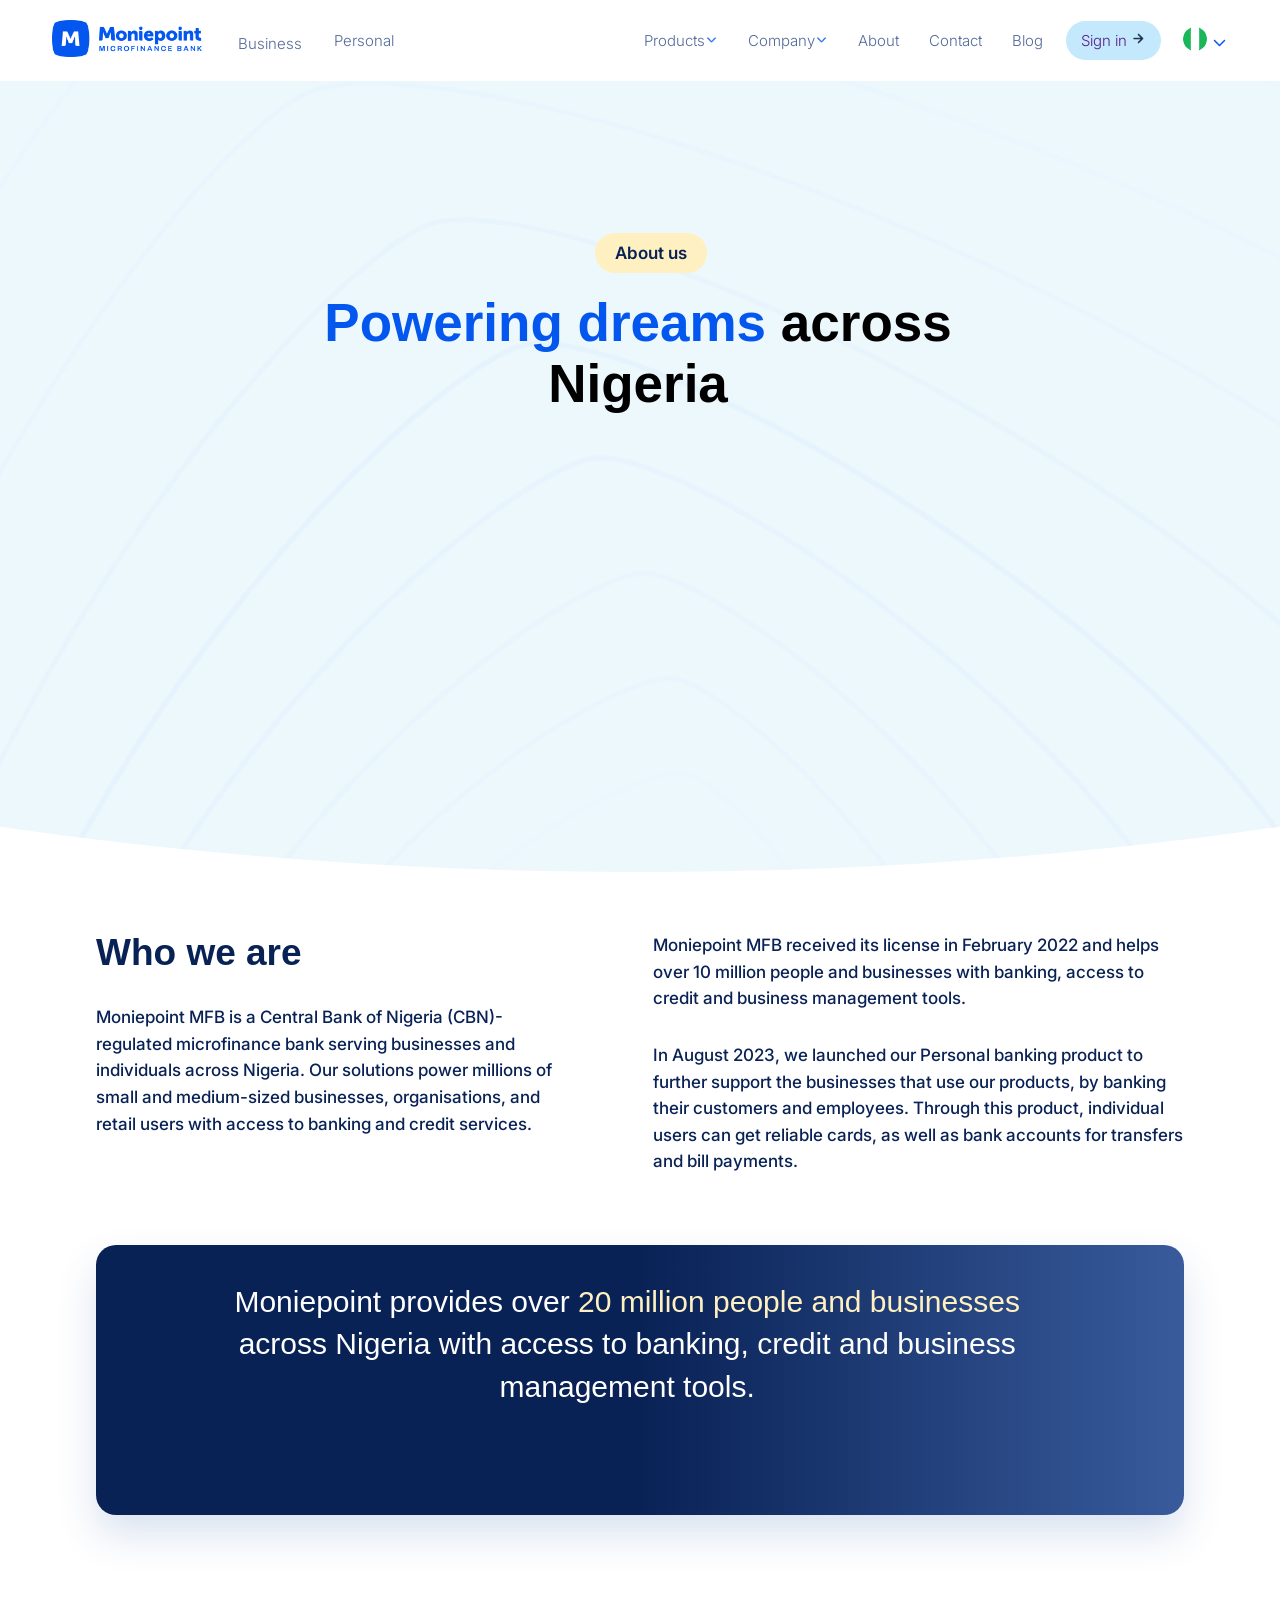
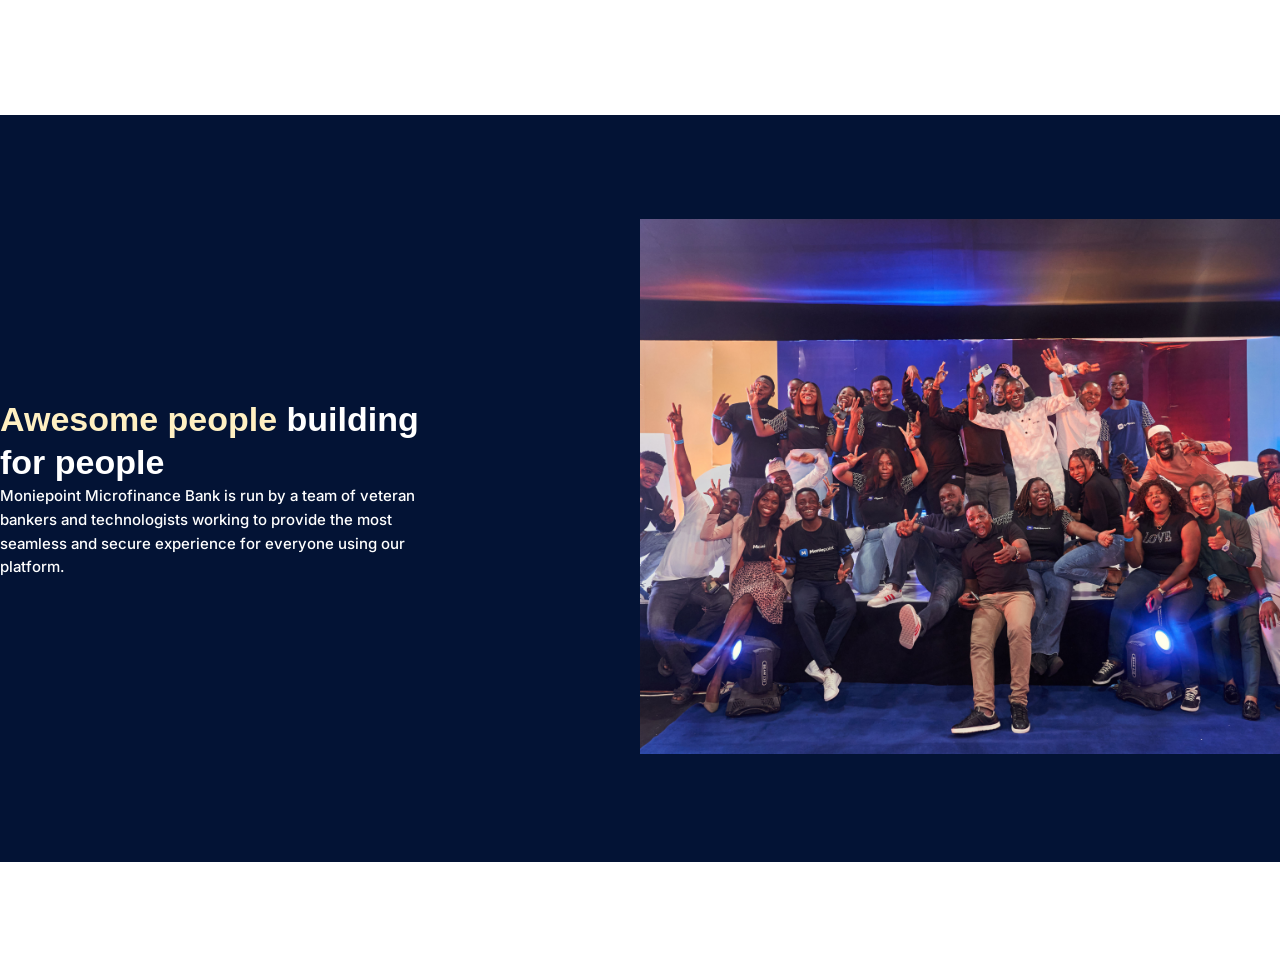
==== otherhtml files/aboutpage.html @ 18b77bf1 "about page" ====
<!DOCTYPE html>
<html lang="en">
<head>
    <meta charset="UTF-8">
    <meta name="viewport" content="width=device-width, initial-scale=1.0">

    <link rel="shortcut icon" href="../images/download.jpeg" type="image/x-icon">
    <title>About Point-monie</title>


    <link rel="preconnect" href="https://fonts.googleapis.com">
    <link rel="preconnect" href="https://fonts.gstatic.com" crossorigin>
    <link
        href="https://fonts.googleapis.com/css2?family=Inter:ital,opsz,wght@0,14..32,100..900;1,14..32,100..900&display=swap"
        rel="stylesheet">

    <link rel="stylesheet" href="../othercss files/aboutpage.css">
</head>
<body>
    
    <header>
        <nav class="nav2">

            <div class="second-nav">

                <div class="logo-div">

                    <a href="../index.html"><img src="../images/monie-blue.png" alt=""></a>

                    <li class="busy">Business</li>
                    <li class="per">Personal</li>

                </div>

                <div class="first-list">

                    <ul class="bola">

                        <li><a href="">Products<img src="../images/imgi_29_default.png" alt=""></a>

                            <!-- <div class="dropdown-product">



                                <h3><a href="">Banking</a></h3>
                                <h5><a href="">Business and personal banking account</a>
                                    <div>
                                        <div>

                                            <a href=""><img src="./images/imgi_61_default.png" alt=""></a>

                                            <h4><a href="">Business Account</a></h4>
                                            <h5>Get a free bank accounnt to power your business</h5>

                                        </div>
                                    </div>
                                </h5>


                                <a href="">
                                    <h3>Credit</h3>
                                    <h5>Business and personal banking account</h5>
                                </a>

                                <a href="">
                                    <h3>Payment</h3>
                                    <h5>Business and personal banking account</h5>
                                </a>

                                <a href="">
                                    <h3>Business Management</h3>
                                    <h5>Business and personal banking account</h5>
                                </a>

                            </div> -->
                        </li>
                        <li><a href="../otherhtml files/contactpage.html">Company<img src="../images/imgi_29_default.png" alt=""></a></li>
                        <li><a href="../otherhtml files/aboutpage.html">About</a></li>
                        <li><a href="../otherhtml files/contactpage.html">Contact</a></li>
                        <li><a href="../otherhtml files/blog.html">Blog</a></li>

                    </ul>

                    <div class="flag">

                        <a href="" class="sign-up">Sign in <img src="../images/imgi_78_default.png" alt=""></a>

                    </div>

                    <div>
                        <img src="../images/nigeria.png" alt="" class="nig">

                        <img src="../images/imgi_29_default.png" alt="" class="up">

                        <img src="../images/harm-white.png" alt="" class="harmburger">
                    </div>
                </div>
            </div>

        </nav>

    </header>



                        <!-- hero section -->

    <section class="hero-section">
        <div class="hero-sect">
            <div class="images">
                <div class="content">
                    <h4>About us</h4>
                    <h1><span>Powering dreams </span>across Nigeria</h1>
                </div>
                
            </div>

            <div class="hero-text">

               <div class="hero-right">

                <h1 class="righth1">Who we are</h1>
                <p class="rightp">Moniepoint MFB is a Central Bank of Nigeria (CBN)-regulated microfinance bank serving businesses and individuals across Nigeria. Our solutions power millions of small and medium-sized businesses, organisations, and retail users with access to banking and credit services.</p>

               </div>

               <div class="hero-left">
                <p class="leftpone">Moniepoint MFB received its license in February 2022 and helps over 10 million people and businesses with banking, access to credit and business management tools.</p>
                <p class="leftptwo">In August 2023, we launched our Personal banking product to further support the businesses that use our products, by banking their customers and employees. Through this product, individual users can get reliable cards, as well as bank accounts for transfers and bill payments.</p>
               </div>
            </div>

            <div class="shadow">
                <h1>Moniepoint provides over <span>20 million people and businesses</span> across Nigeria with access to banking, credit and business management tools.</h1>
            </div>

            <div class="imagetext">
                <div class="text">

                    <h2><span>Awesome people</span> building for people</h2>   
                    <h4>Moniepoint Microfinance Bank is run by a team of veteran bankers and technologists working to provide the most seamless and secure experience for everyone using our platform.</h4>

                </div>
                <div class="imageee">
                    <img src="../images/imgi_5_people.png" alt="" class="imageee-img">
                </div>
            </div>

            <!-- <div class="insidenews">
                <h1>Inside the News</h1>
                <div class="news">
                    <div class="posscale">
                        <img src="../images/imgi_6_gKTTPTLRi2Z7qbBLJ9eQ.png" alt="" class="pos-img">
                        <h3>Moniepoint went from PoS scale to full-stack lock-in in two years</h3>
                    </div>
                    <div class="punch">
                        <img src="../images/imgi_7_2a5ZhEpeRUmitcrwdjo5.png" alt="" class="punch-img">
                        <h3>Moniepoint named among UK's top fintech companies</h3>
                    </div>
                    <div class="bankbags">
                        <img src="../images/imgi_8_var-2.png" alt="" class="bank-img">
                        <h3>Moniepoint Microfinance Bank bags three awards, reaffirms industry leadership In Innovation And Inclusion</h3>
                    </div>
                </div>
            </div> -->

            <!-- <div class="dreams">
                <h1>We're powering the dreams of millions of businesses.</h1>
                <h5>Let's power yours too.</h5>

                <a href="">Create an Account  <img src="../images/imgi_78_default.png" alt=""></a>
            </div> -->
        </div>
    </section>
</body>
</html>
---- othercss files/aboutpage.css ----
*{
    padding: 0;
    margin: 0;
    box-sizing: border-box;
    list-style-type: none;
    text-decoration: none;
}
header{
    background-color: white;
    position: fixed;
    width: 100%;
    z-index: 1000;
    top:0;
 
}
.second-nav{
    width: 95%;
    margin: auto;
    display: flex;
    justify-content: space-between;
    align-items: center;
    padding: 20px;
}
.logo-div{
    display: flex;
    gap: 1em;
    align-items: center;
}
.logo-div a img{
    width: 150px;
}
.logo-div li{
    font-family: "Inter", sans-serif;
    font-optical-sizing: auto;
    font-size: 15px;
    font-weight: 300;
    color: #52699A;
}
.busy{
    border: none;
    border-radius: 20px;
    height: 30px;
    width: 100px;
    /* background-color: #35425D; */
    padding: 8px 20px;
}

.first-list{
    display: flex;
    align-items: center;
    font-family: "Inter", sans-serif;
    font-optical-sizing: auto;
    font-size: 15px;
    font-weight: 300;
    gap: 1.5em;
}

.bola li a{
    color: #52699A;
}
.bola li a img{
    width: 13px;
}
ul{
    display: flex;
    align-items: center;
    gap: 2em;
}
.sign-up{
    /* border: 2px solid yellow; */
    width: 30px;
    height: 20px;
    border-radius: 20px;
    background-color:#C4E9FD;
    padding: 10px 15px;
   
}
.sign-up img{
    width: 15px;
}
.harmburger{
    display: none;
}



                /* ----header media query */



@media(max-width:1041px){
    .second-nav{
        width: 100%;
    }
}
@media(max-width:961px){
    .nav1{
        display: block;
    }
    .busy{
        display: none;
    }
    .per{
        display: none;
    }
    .bola{
        display: none;
    }
    .flag{
        display: none;
    }
    .nig{
        display: none;
    }
    .up{
        display: none;
    }
    .harmburger{
        display: block;
    }
}


            /* hero section */

.hero-section{
    background-color: white;
    width: 100%;
}
.images{
    background-image: url(../images/imgi_30_hero.png);
    background-repeat: no-repeat;
    background-position: center;
    background-size:cover;
    background-color: #edf8fd;
    min-height: 88vh;
    clip-path: ellipse(150% 100% at 50% 0%);
    margin-top: 80px;
    position: relative;
    margin-bottom: 60px;
}
.content h4{
    position: absolute;
    top: 9em;
    left:35em;
    /* border: 3px solid red; */
    color: #092256;
    font-family: "Inter", sans-serif;
    font-optical-sizing: auto;
    font-size: 17px;
    font-weight: 600;
    padding: 10px 20px;
    border-radius: 50px;
    background-color: #FFF0C2;
}
.content h1{
    position: absolute;
    top: 4em;
    left:6em;
    /* border: 3px solid red; */
    color: black;
    src: url("./fonts/Aventa-ExtraBold.woff2") format("woff2");
    font-style: normal;
    font-family: "Aventa-ExtraBold", sans-serif;
    font-size: 53px;
    font-weight: 700;
    text-align: center;
    width: 50%;
}
.content h1 span{
    color: #0357EE;
}
.hero-text{
    display: flex;
    gap: 5em;
    /* align-items: center; */
    width: 85%;
    margin: auto;
    margin-bottom: 70px;
}
.hero-right{
    width: 45%;
}
.righth1{
    color: #092256;
    src: url("./fonts/Aventa-ExtraBold.woff2") format("woff2");
    font-style: normal;
    font-family: "Aventa-ExtraBold", sans-serif;
    font-size: 37px;
    font-weight: 700;
    margin-bottom: 30px;
}
.rightp{
    color: #092256;
    font-family: "Inter", sans-serif;
    font-optical-sizing: auto;
    font-size: 17px;
    font-weight: 500;
    line-height: 26.637px;
}
.hero-left{
    width: 50%;
}
.leftpone{
    color: #092256;
    font-family: "Inter", sans-serif;
    font-optical-sizing: auto;
    font-size: 17px;
    font-weight: 500;
    line-height: 26.637px;
    margin-bottom: 30px;
}
.leftptwo{
    color: #092256;
    font-family: "Inter", sans-serif;
    font-optical-sizing: auto;
    font-size: 17px;
    font-weight: 500;
    line-height: 26.637px;
}
.shadow{
    width: 85%;
    margin: auto;
    background-image: linear-gradient( to right,#092256, #092256,rgba(7, 50, 131, 0.8) ), url(../images/imgi_18_default.png) !important;
    min-height: 30vh;
    border-radius: 20px;
    margin-bottom: 200px;
    background-repeat: no-repeat;
    background-position: center;
    background-size:cover;
    box-shadow: 0 20px 40px rgba(25, 74, 160, 0.16);
    position: relative;
}
.shadow h1{
    src: url("./fonts/Aventa-SemiBold.woff2") format("woff2");
    font-style: normal;
    font-family: "Aventa-SemiBold", sans-serif;
    font-size: 30px;
    font-weight: 500;
    line-height: 42.4978px;
    position: absolute;
    width: 80%;
    text-align: center;
    color: white;
    top: 1.2em;
    left: 3.2em;
}
.shadow h1 span{
    color: #FFF0C2;
}
.imagetext{
    width: 100%;
    background-color: #031335;
    min-height: 83vh;
    display: flex;
    margin-bottom:100px;
    justify-content: space-between;
    align-items: center;
}
.text{
    width: 35%;
}
.text h2{
    src: url("./fonts/Aventa-ExtraBold.woff2") format("woff2");
    font-style: normal;
    font-family: "Aventa-ExtraBold", sans-serif;
    font-size: 34px;
    font-weight: 600;
    line-height: 43.029px;
    color: white;
}
.text h2 span{
    color: #FFF0C2;
}
.text h4{
    font-family: "Inter", sans-serif;
    font-optical-sizing: auto;
    font-size: 15px;
    font-weight: 500;
    line-height: 23.6773px;
    color: white;
}
.imageee{
    /* position: absolute; */
    /* right: 0px; */
}
.imageee-img{
    /* border: 2px solid yellow; */
    width: 40em;
    
}
.insidenews{
    width:85%;
    margin: auto;
}
.insidenews h1{
    color: #092256;
    src: url("./fonts/Aventa-ExtraBold.woff2") format("woff2");
    font-style: normal;
    font-family: "Aventa-ExtraBold", sans-serif;
    font-size: 37px;
    font-weight: 600;
    line-height: 42.4978px;
    margin-bottom: 40px;
}
.news{
    display: flex;
    justify-content: space-between;
    margin-bottom: 150px;
}
.pos-img{
    /* border: 2px solid green; */
    width: 380px;
    height: 250px;
    border-radius: 10px;
}
.posscale{
    color: #03213F;
    src: url("./fonts/Aventa-Bold.woff2") format("woff2");
    font-style: normal;
    font-family: "Aventa-Bold", sans-serif;
    font-size: 15px;
    font-weight: 300;
    line-height: 25.2331px;
    width: 30%;
}
.punch-img{
    /* border: 2px solid green; */
    width: 380px;
    height: 250px;
    border-radius: 10px;
}
.punch{
    color: #03213F;
    src: url("./fonts/Aventa-Bold.woff2") format("woff2");
    font-style: normal;
    font-family: "Aventa-Bold", sans-serif;
    font-size: 15px;
    font-weight: 300;
    line-height: 25.2331px;
    width: 30%;
}
.bank-img{
    /* border: 2px solid green; */
    width: 380px;
    height: 250px;
    border-radius: 10px;
}
.bankbags{
    color: #03213F;
    src: url("./fonts/Aventa-Bold.woff2") format("woff2");
    font-style: normal;
    font-family: "Aventa-Bold", sans-serif;
    font-size: 15px;
    font-weight: 300;
    line-height: 25.2331px;
    width: 30%;
}
.dreams{
    background-image: url(../images/imgi_9_ctaL.png);
    background-repeat: no-repeat;
    background-position: center;
    background-size:cover;
    background-color: #0349C7;
    min-height: 60vh;
    position: relative;
}
.dreams h1{
    src: url("./fonts/Aventa-Bold.woff2") format("woff2");
    font-style: normal;
    font-family: "Aventa-Bold", sans-serif;
    font-size: 36px;
    font-weight: 600;
    line-height: 40.3729px;
    width: 50%;
    color: white;
    position: absolute;
    top: 3em;
    left: 10em;
    text-align: center;
}
.dreams h5{
    font-family: "Inter", sans-serif;
    font-optical-sizing: auto;
    font-size: 16px;
    font-weight: 400;
    line-height: 24.96px;
    color: white;
    position: absolute;
    top: 12em;
    left: 39em;
    text-align: center;
}
.dreams a{
    position: absolute;
    top: 15em;
    left: 34em;
    text-align: center;
    padding: 20px 30px;
    background-color: #F2E5BB;
    color: #031335;
    line-height: 23.905px;
    font-family: "Inter", sans-serif;
    font-optical-sizing: auto;
    font-size: 17px;
    font-weight: 500;
    border-radius: 10px;
}



        /* hero section media query */


@media(max-width:1072px){
    .content h4{
    top: 9em;
    left:30em;
    }
    .content h1{
    top: 4em;
    left:5em;
    width: 60%;
    }
    .rightp{
        font-size: 14px;
    }
    .hero-left p{
        font-size: 14px;
    }
    .shadow h1{
        font-size: 25px;
        position: absolute;
        top: 1em;
        left: 2.5em;
        width: 85%;
    }
    .imagetext{
        min-height: 96vh;
    }

@media(max-width:1032px){
    .hero-text{
        width: 95%;
    }
}

@media(max-width:1020px){
    .shadow{
        width: 95%;
    }
    .shadow h1{
        font-size: 20px;
        position: absolute;
        top: 2em;
        left: 2.5em;
    }
    
    
}

@media(max-width:943px){
    .imagetext{
        flex-direction: column;
    }
}

@media(max-width:902px){
    .content h4{
    top: 9em;
    left:22em;
    }
    .content h1{
    top: 6em;
    left:0em;
    width: 100%;
    font-size: 35px;
    }
    
}

@media(max-width:760px){
    .hero-text{
        flex-direction: column;
        gap: 1em;
    }
    .hero-left{
        width: 100%;
    }
    .hero-right{
        width: 100%;
    }
    
}

@media(max-width:709px){
    .content h4{
    top: 9em;
    left:18em;
    }
}

@media(max-width:628px){
    .content h4{
    top: 9em;
    left:15em;
    }
}

@media(max-width:562px){
    .content h4{
    top: 9em;
    left:12em;
    }
}

@media(max-width:542px){
    .shadow h1{
        font-size: 15px;
        position: absolute;
        top: 1em;
        left: 2.5em;
    }
}
@media(max-width:486px){
    .content h4{
    top: 9em;
    left:10em;
    }
}


@media(max-width:404px){
    .shadow h1{
        font-size: 12px;
        position: absolute;
        top: 2em;
        left: 2.5em;
    }
}


@media(max-width:374px){
    .content h4{
    top: 9em;
    left:8em;
    }
}

@media(max-width:324px){
    .content h4{
    top: 9em;
    left:6em;
    }
}
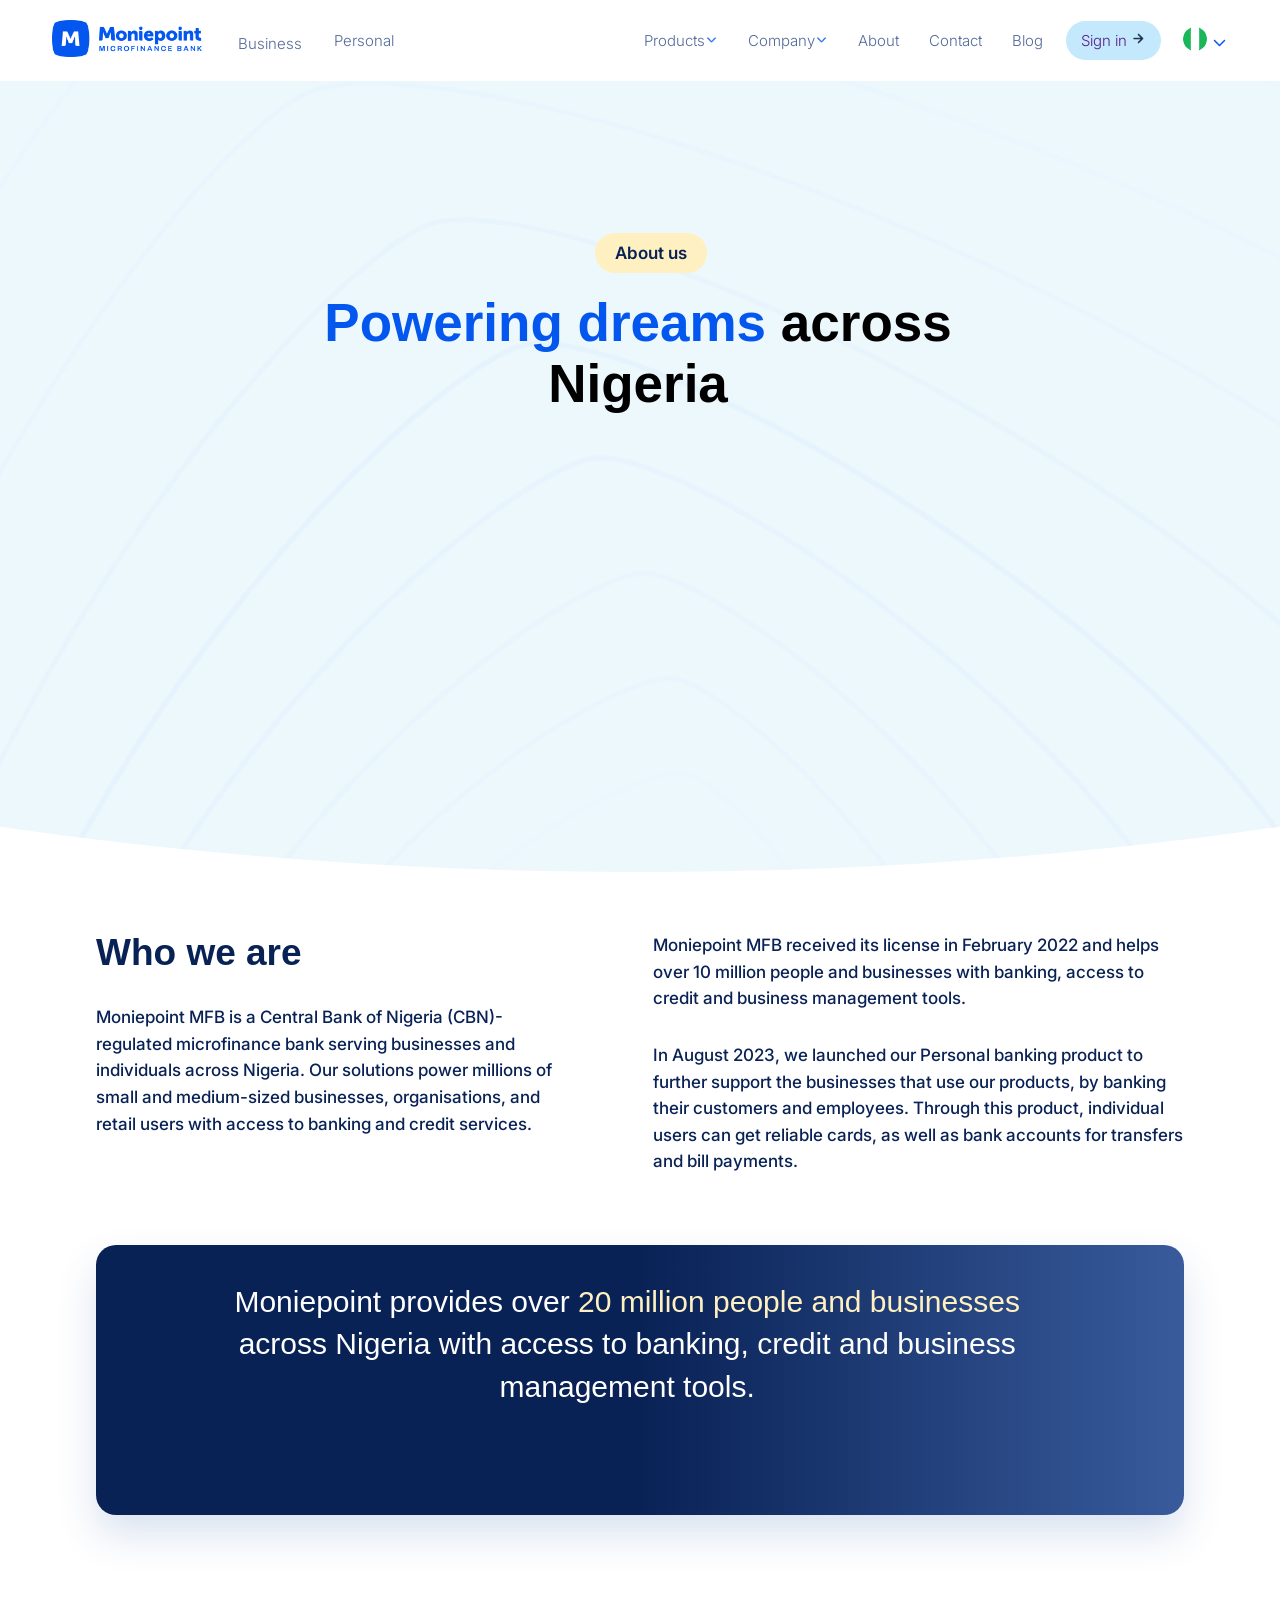
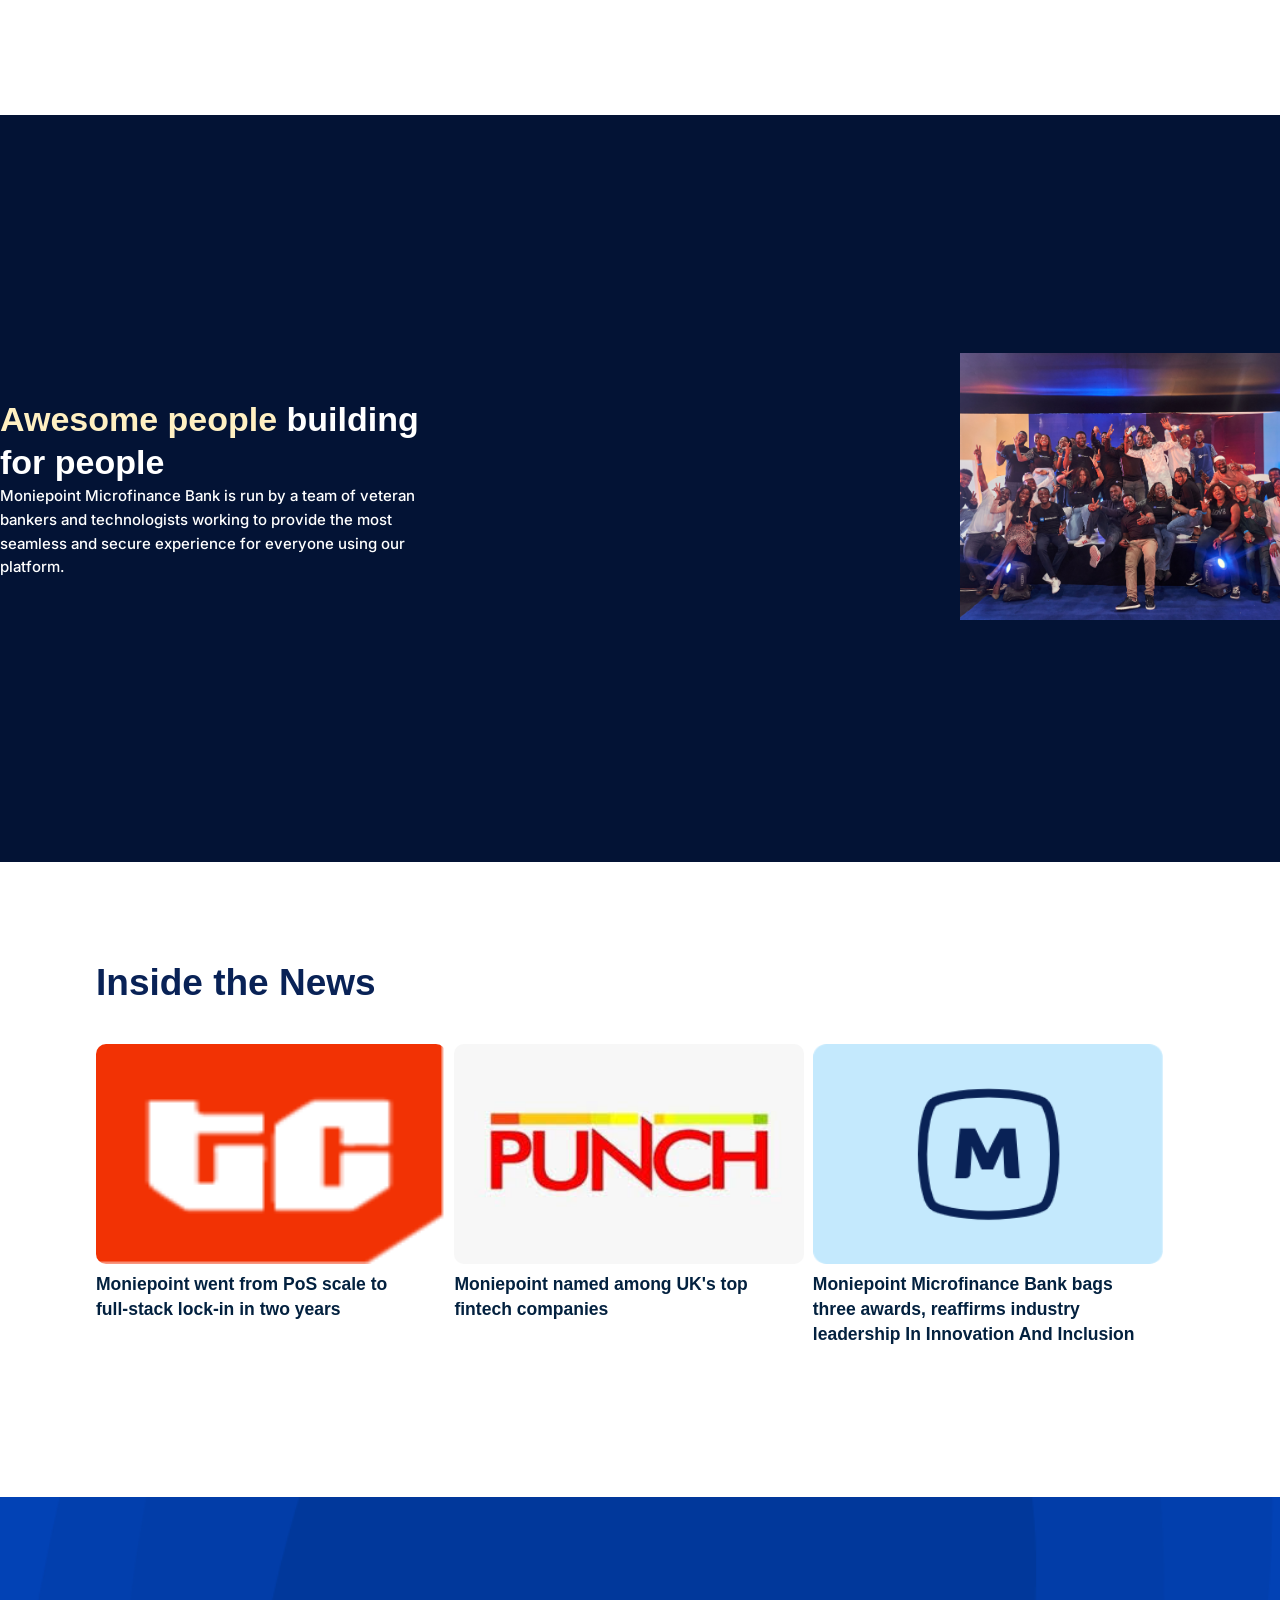
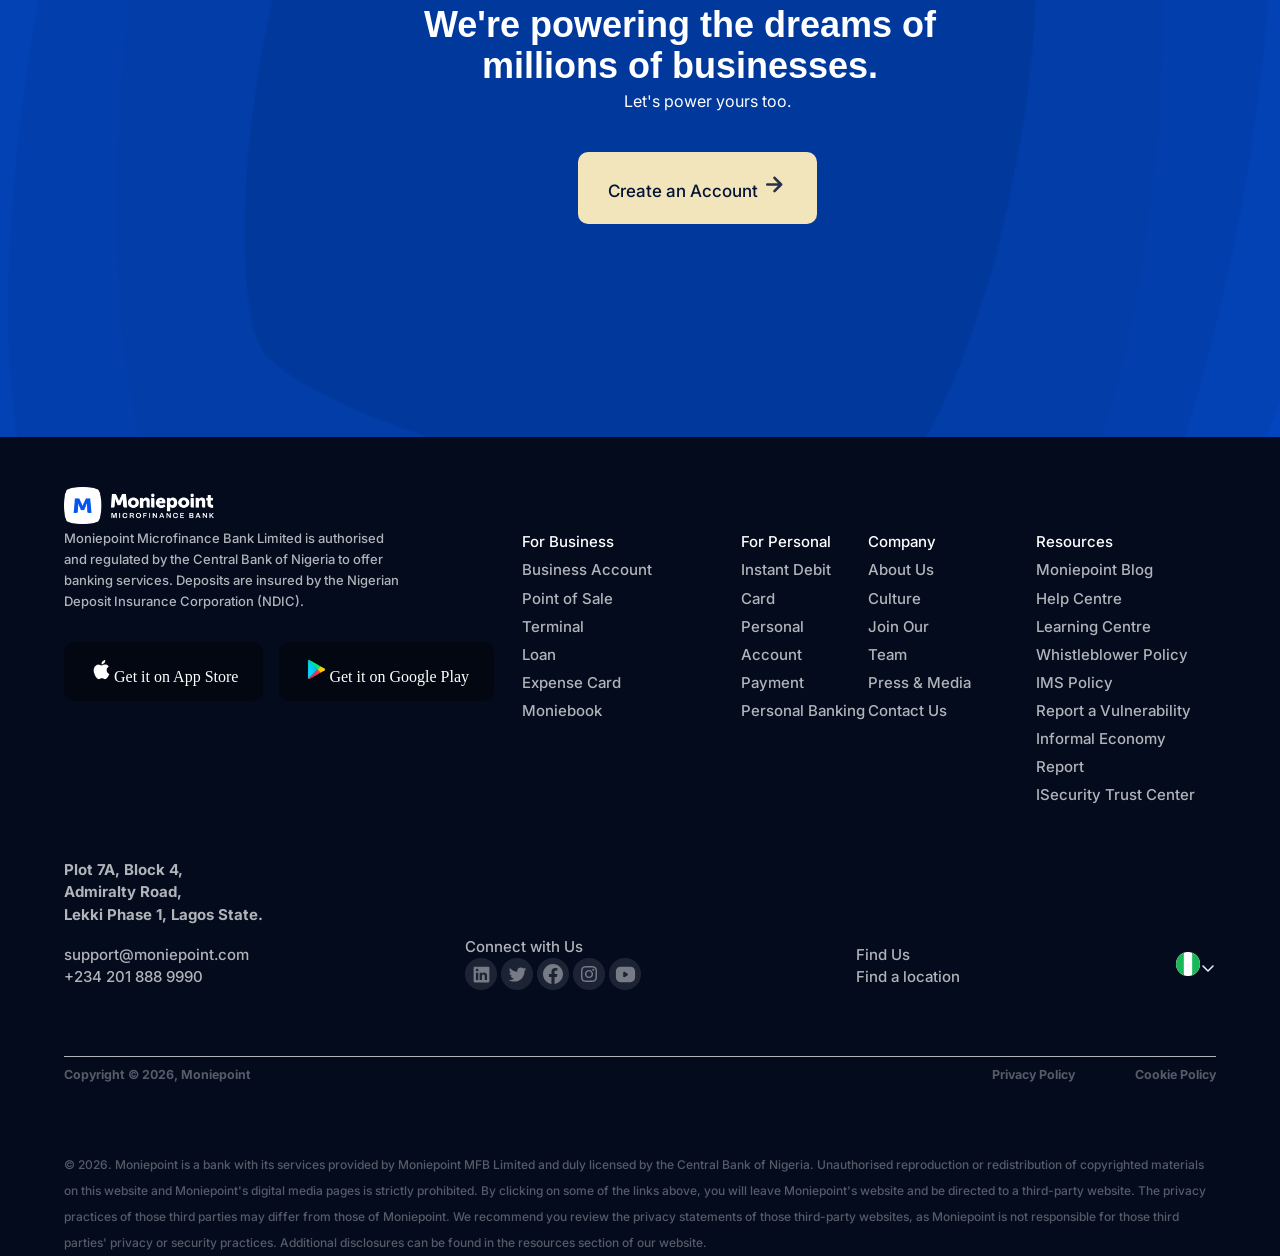
==== commit 3dd18e72: "done with aboutpage" ====
--- a/otherhtml files/aboutpage.html
+++ b/otherhtml files/aboutpage.html
@@ -1,5 +1,6 @@
 <!DOCTYPE html>
 <html lang="en">
+
 <head>
     <meta charset="UTF-8">
     <meta name="viewport" content="width=device-width, initial-scale=1.0">
@@ -16,8 +17,9 @@
 
     <link rel="stylesheet" href="../othercss files/aboutpage.css">
 </head>
+
 <body>
-    
+
     <header>
         <nav class="nav2">
 
@@ -74,7 +76,8 @@
 
                             </div> -->
                         </li>
-                        <li><a href="../otherhtml files/contactpage.html">Company<img src="../images/imgi_29_default.png" alt=""></a></li>
+                        <li><a href="../otherhtml files/contactpage.html">Company<img
+                                    src="../images/imgi_29_default.png" alt=""></a></li>
                         <li><a href="../otherhtml files/aboutpage.html">About</a></li>
                         <li><a href="../otherhtml files/contactpage.html">Contact</a></li>
                         <li><a href="../otherhtml files/blog.html">Blog</a></li>
@@ -103,7 +106,7 @@
 
 
 
-                        <!-- hero section -->
+    <!-- hero section -->
 
     <section class="hero-section">
         <div class="hero-sect">
@@ -112,33 +115,42 @@
                     <h4>About us</h4>
                     <h1><span>Powering dreams </span>across Nigeria</h1>
                 </div>
-                
+
             </div>
 
             <div class="hero-text">
 
-               <div class="hero-right">
-
-                <h1 class="righth1">Who we are</h1>
-                <p class="rightp">Moniepoint MFB is a Central Bank of Nigeria (CBN)-regulated microfinance bank serving businesses and individuals across Nigeria. Our solutions power millions of small and medium-sized businesses, organisations, and retail users with access to banking and credit services.</p>
-
-               </div>
-
-               <div class="hero-left">
-                <p class="leftpone">Moniepoint MFB received its license in February 2022 and helps over 10 million people and businesses with banking, access to credit and business management tools.</p>
-                <p class="leftptwo">In August 2023, we launched our Personal banking product to further support the businesses that use our products, by banking their customers and employees. Through this product, individual users can get reliable cards, as well as bank accounts for transfers and bill payments.</p>
-               </div>
+                <div class="hero-right">
+
+                    <h1 class="righth1">Who we are</h1>
+                    <p class="rightp">Moniepoint MFB is a Central Bank of Nigeria (CBN)-regulated microfinance bank
+                        serving businesses and individuals across Nigeria. Our solutions power millions of small and
+                        medium-sized businesses, organisations, and retail users with access to banking and credit
+                        services.</p>
+
+                </div>
+
+                <div class="hero-left">
+                    <p class="leftpone">Moniepoint MFB received its license in February 2022 and helps over 10 million
+                        people and businesses with banking, access to credit and business management tools.</p>
+                    <p class="leftptwo">In August 2023, we launched our Personal banking product to further support the
+                        businesses that use our products, by banking their customers and employees. Through this
+                        product, individual users can get reliable cards, as well as bank accounts for transfers and
+                        bill payments.</p>
+                </div>
             </div>
 
             <div class="shadow">
-                <h1>Moniepoint provides over <span>20 million people and businesses</span> across Nigeria with access to banking, credit and business management tools.</h1>
+                <h1>Moniepoint provides over <span>20 million people and businesses</span> across Nigeria with access to
+                    banking, credit and business management tools.</h1>
             </div>
 
             <div class="imagetext">
                 <div class="text">
 
-                    <h2><span>Awesome people</span> building for people</h2>   
-                    <h4>Moniepoint Microfinance Bank is run by a team of veteran bankers and technologists working to provide the most seamless and secure experience for everyone using our platform.</h4>
+                    <h2><span>Awesome people</span> building for people</h2>
+                    <h4>Moniepoint Microfinance Bank is run by a team of veteran bankers and technologists working to
+                    provide the most seamless and secure experience for everyone using our platform.</h4>
 
                 </div>
                 <div class="imageee">
@@ -146,7 +158,7 @@
                 </div>
             </div>
 
-            <!-- <div class="insidenews">
+            <div class="insidenews">
                 <h1>Inside the News</h1>
                 <div class="news">
                     <div class="posscale">
@@ -162,15 +174,150 @@
                         <h3>Moniepoint Microfinance Bank bags three awards, reaffirms industry leadership In Innovation And Inclusion</h3>
                     </div>
                 </div>
-            </div> -->
-
-            <!-- <div class="dreams">
+            </div>
+
+            <div class="dreams">
                 <h1>We're powering the dreams of millions of businesses.</h1>
                 <h5>Let's power yours too.</h5>
 
                 <a href="">Create an Account  <img src="../images/imgi_78_default.png" alt=""></a>
-            </div> -->
+            </div>
         </div>
     </section>
+
+
+                        <!-- footer section -->
+
+
+    <footer class="foot">
+        <div class="footer-section">
+
+            <img src="../images/monie-white.png" alt="" class="moniewhite">
+
+            <div class="overall">
+                <div class="microfinance">
+                    <p>
+                        Moniepoint Microfinance Bank Limited is authorised and regulated by the Central Bank of Nigeria
+                        to offer banking services. Deposits are insured by the Nigerian Deposit Insurance Corporation
+                        (NDIC).
+                    </p>
+
+                    <div class="bottton">
+                        <a href="" class="signn aapple"><img src="../images/apple.png" alt="" class="storee">Get it on
+                            App Store</a>
+                        <a href="" class="signn ggoogle"><img src="../images/playstore.png" alt="" class="storee">Get it
+                            on Google Play</a>
+                    </div>
+                </div>
+
+                <div class="first-div">
+                    <div class="forbusiness">
+                        <h4 class="forbusinessh4">For Business</h4>
+                        <li><a href="" class="forbusinesslia">Business Account</a></li>
+                        <li><a href="" class="forbusinesslia">Point of Sale Terminal</a></li>
+                        <li><a href="" class="forbusinesslia">Loan</a></li>
+                        <li><a href="" class="forbusinesslia">Expense Card</a></li>
+                        <li><a href="" class="forbusinesslia">Moniebook</a></li>
+                    </div>
+
+                    <div class="forpersonal">
+                        <h4 class="forbusinessh4">For Personal</h4>
+                        <li><a href="" class="forbusinesslia">Instant Debit Card</a></li>
+                        <li><a href="" class="forbusinesslia">Personal Account</a></li>
+                        <li><a href="" class="forbusinesslia">Payment</a></li>
+                        <li><a href="" class="forbusinesslia">Personal Banking</a></li>
+                    </div>
+                </div>
+
+                <div class="second-div">
+                    <div class="company">
+                        <h4 class="forbusinessh4">Company</h4>
+                        <li><a href="" class="forbusinesslia">About Us</a></li>
+                        <li><a href="" class="forbusinesslia">Culture</a></li>
+                        <li><a href="" class="forbusinesslia">Join Our Team</a></li>
+                        <li><a href="" class="forbusinesslia">Press & Media</a></li>
+                        <li><a href="" class="forbusinesslia">Contact Us</a></li>
+                    </div>
+
+                    <div class="resources">
+                        <h4 class="forbusinessh4">Resources</h4>
+                        <li><a href="" class="forbusinesslia">Moniepoint Blog</a></li>
+                        <li><a href="" class="forbusinesslia">Help Centre</a></li>
+                        <li><a href="" class="forbusinesslia">Learning Centre</a></li>
+                        <li><a href="" class="forbusinesslia">Whistleblower Policy</a></li>
+                        <li><a href="" class="forbusinesslia">IMS Policy</a></li>
+                        <li><a href="" class="forbusinesslia">Report a Vulnerability</a></li>
+                        <li><a href="" class="forbusinesslia">Informal Economy Report</a></li>
+                        <li><a href="" class="forbusinesslia">ISecurity Trust Center</a></li>
+                    </div>
+                </div>
+            </div>
+
+
+
+            <div class="addresss">
+                <h4>Plot 7A, Block 4,</h4>
+                <h4>Admiralty Road,</h4>
+                <h4>Lekki Phase 1, Lagos State.</h4>
+            </div>
+
+            <div class="address">
+                <div class="support">
+                    <h4 class="supporth4">support@moniepoint.com</h4>
+                    <h4>+234 201 888 9990</h4>
+                </div>
+
+                <div class="connectus">
+                    <h4>Connect with Us</h4>
+                    <div class="media">
+                        <img src="../images/linkedin.png" alt="">
+                        <img src="../images/twitter.png" alt="">
+                        <img src="../images/facebook.png" alt="">
+                        <img src="../images/instagram.png" alt="">
+                        <img src="../images/youtube.png" alt="">
+                    </div>
+                </div>
+
+                <div class="findus">
+                    <h4>Find Us</h4>
+                    <h4>Find a location</h4>
+                </div>
+
+                <div class="nigeria">
+                    <img src="../images/nigeria.png" alt=""><img src="../images/imgi_74_default.png" alt="">
+                </div>
+
+            </div>
+
+
+            <div class="linee">
+            </div>
+
+            <div class="copyright">
+                <h5>Copyright © 2026, Moniepoint</h5>
+                <div class="policy">
+                    <h5>Privacy Policy</h5>
+                    <h5>Cookie Policy</h5>
+                </div>
+            </div>
+
+            <div class="last">
+                <p>
+                    © 2026. Moniepoint is a bank with its services provided by Moniepoint MFB Limited and duly licensed
+                    by
+                    the Central Bank of Nigeria. Unauthorised reproduction or redistribution of copyrighted materials on
+                    this website and Moniepoint's digital media pages is strictly prohibited. By clicking on some of the
+                    links above, you will leave Moniepoint's website and be directed to a third-party website. The
+                    privacy
+                    practices of those third parties may differ from those of Moniepoint. We recommend you review the
+                    privacy statements of those third-party websites, as Moniepoint is not responsible for those third
+                    parties' privacy or security practices. Additional disclosures can be found in the resources section
+                    of
+                    our website.
+                </p>
+            </div>
+        </div>
+    </footer>
 </body>
+
 </html>
--- a/othercss files/aboutpage.css
+++ b/othercss files/aboutpage.css
@@ -280,10 +280,6 @@
     line-height: 23.6773px;
     color: white;
 }
-.imageee{
-    /* position: absolute; */
-    /* right: 0px; */
-}
 .imageee-img{
     /* border: 2px solid yellow; */
     width: 40em;
@@ -305,13 +301,13 @@
 }
 .news{
     display: flex;
-    justify-content: space-between;
+    gap: 2em;
     margin-bottom: 150px;
 }
 .pos-img{
     /* border: 2px solid green; */
-    width: 380px;
-    height: 250px;
+    width: 350px;
+    height: 220px;
     border-radius: 10px;
 }
 .posscale{
@@ -326,8 +322,8 @@
 }
 .punch-img{
     /* border: 2px solid green; */
-    width: 380px;
-    height: 250px;
+    width: 350px;
+    height: 220px;
     border-radius: 10px;
 }
 .punch{
@@ -342,8 +338,8 @@
 }
 .bank-img{
     /* border: 2px solid green; */
-    width: 380px;
-    height: 250px;
+    width: 350px;
+    height: 220px;
     border-radius: 10px;
 }
 .bankbags{
@@ -412,6 +408,7 @@
         /* hero section media query */
 
 
+
 @media(max-width:1072px){
     .content h4{
     top: 9em;
@@ -438,6 +435,40 @@
     .imagetext{
         min-height: 96vh;
     }
+    .dreams h1{
+        position: absolute;
+        top: 2em;
+        left: 7.5em;
+        text-align: center;
+    }
+    .dreams h5{
+        position: absolute;
+        top: 10em;
+        left: 29em;
+        text-align: center;
+    }
+    .dreams a{
+        position: absolute;
+        top: 12em;
+        left: 25em;
+    }
+   
+}
+
+@media(max-width:1064px){
+    .pos-img{
+        width: 250px;
+        height:180px;
+    }
+    .punch-img{
+    width: 250px;
+    height:180px;
+    }
+    .bank-img{
+        width:250px;
+        height:180px;
+    }
+}
 
 @media(max-width:1032px){
     .hero-text{
@@ -445,6 +476,7 @@
     }
 }
 
+
 @media(max-width:1020px){
     .shadow{
         width: 95%;
@@ -462,6 +494,43 @@
 @media(max-width:943px){
     .imagetext{
         flex-direction: column;
+        gap: 1em;
+        align-items: flex-start;
+    }
+
+    .text{
+        margin-top: 40px;
+        width: 100%;
+    }
+    .imageee-img{
+        width: 58.9em;
+    }
+}
+
+@media(max-width:941px){
+    .imageee-img{
+    width: 55em;
+    }
+}
+
+@media(max-width:906px){
+    .dreams h1{
+        position: absolute;
+        top: 2em;
+        left: 5px;
+        width: 100%;
+        text-align: center;
+    }
+    .dreams h5{
+        position: absolute;
+        top: 10em;
+        left: 23em;
+        text-align: center;
+    }
+    .dreams a{
+        position: absolute;
+        top: 12em;
+        left: 20em;
     }
 }
 
@@ -479,6 +548,61 @@
     
 }
 
+@media(max-width:881px){
+    .imageee-img{
+    width: 50em;
+    }
+}
+
+@media(max-width:873px){
+    .insidenews{
+        width: 95%;
+    }
+    .posscale{
+        font-size: 12px;
+    }
+    .punch{
+        font-size: 12px;
+    }
+    .bankbags{
+        font-size: 12px;
+    }
+}
+
+@media(max-width:803px){
+    .imageee-img{
+    width: 45em;
+    }
+}
+
+@media(max-width:793px){
+    .pos-img{
+        width: 180px;
+        height:120px;
+    }
+    .punch-img{
+    width: 180px;
+    height:120px;
+    }
+    .bank-img{
+        width:180px;
+        height:120px;
+    }
+}
+
+@media(max-width:782px){
+    .dreams h5{
+        position: absolute;
+        top: 10em;
+        left: 18em;
+        text-align: center;
+    }
+    .dreams a{
+        position: absolute;
+        top: 12em;
+        left: 15em;
+    }
+}
 @media(max-width:760px){
     .hero-text{
         flex-direction: column;
@@ -493,6 +617,13 @@
     
 }
 
+@media(max-width:721px){
+    .imageee-img{
+    width: 40em;
+    }
+}
+
+
 @media(max-width:709px){
     .content h4{
     top: 9em;
@@ -500,6 +631,12 @@
     }
 }
 
+@media(max-width:641px){
+    .imageee-img{
+    width: 35em;
+    }
+}
+
 @media(max-width:628px){
     .content h4{
     top: 9em;
@@ -507,11 +644,44 @@
     }
 }
 
+@media(max-width:620px){
+    .dreams h5{
+        position: absolute;
+        top: 10em;
+        left: 12em;
+        text-align: center;
+    }
+    .dreams a{
+        position: absolute;
+        top: 12em;
+        left: 10em;
+    }
+}
+
+@media(max-width:572px){
+    .news{
+        flex-direction: column;
+    }
+    .posscale{
+        width: 100%;
+    }
+    .punch{
+        width: 100%;
+    }
+    .bankbags{
+        width: 100%;
+       
+    }
+}
+
 @media(max-width:562px){
     .content h4{
     top: 9em;
     left:12em;
     }
+    .imageee-img{
+    width: 30em;
+    }
 }
 
 @media(max-width:542px){
@@ -522,6 +692,13 @@
         left: 2.5em;
     }
 }
+
+@media(max-width:481px){
+    .imageee-img{
+    width: 25em;
+    }
+}
+
 @media(max-width:486px){
     .content h4{
     top: 9em;
@@ -529,6 +706,32 @@
     }
 }
 
+@media(max-width:468px){
+    .dreams h1{
+        position: absolute;
+        top: 1em;
+        left: 5px;
+        width: 100%;
+        text-align: center;
+    }
+    .dreams h5{
+        position: absolute;
+        top: 10em;
+        left: 8em;
+        text-align: center;
+    }
+    .dreams a{
+        position: absolute;
+        top: 12em;
+        left: 7em;
+    }
+}
+
+@media(max-width:4201px){
+    .imageee-img{
+    width: 20em;
+    }
+}
 
 @media(max-width:404px){
     .shadow h1{
@@ -552,4 +755,217 @@
     top: 9em;
     left:6em;
     }
-}+}
+@media(max-width:320px){
+    .dreams h1{
+        position: absolute;
+        top: 1em;
+        left: 5px;
+        width: 100%;
+        text-align: center;
+    }
+    .dreams h5{
+        position: absolute;
+        top: 13em;
+        left: 5em;
+        text-align: center;
+    }
+    .dreams a{
+        position: absolute;
+        top: 15em;
+        left: 2em;
+    }
+}
+
+
+
+        /* footer section */
+
+    
+.foot{
+    background-color: #030B1D ;
+    width: 100%;
+}
+.footer-section{
+    width: 90%;
+    margin: auto;
+}
+.moniewhite{
+    width: 150px;
+    margin-top: 50px;
+}
+.overall{
+    display: flex;
+    justify-content: space-between;
+    /* border: 2px solid crimson; */
+    margin-bottom: 50px;
+}
+.first-div{
+    display: flex;
+    gap: 4em;
+}
+.second-div{
+    display: flex;
+    gap: 4em;
+}
+.microfinance{
+    /* border: 2px solid crimson; */
+    width: 40%;
+    /* height: 30%; */
+}
+.microfinance p{
+    font-family: "Inter", sans-serif;
+    font-optical-sizing: auto;
+    font-size: 13px;
+    font-weight: 500;
+    color: #B1B4B9;
+    line-height: 20.8505px;
+    margin-bottom: 30px;
+    /* border: 2px solid green; */
+    width: 75%;
+}
+.bottton{
+    display: flex;
+    gap: 1em;
+    align-items: center;
+}
+.signn{
+    background-color: #020711;
+    padding: 15px 25px;
+    border-radius: 10px;
+    color: white;
+}
+.storee{
+    width: 25px;
+}
+.forbusiness{
+    line-height: 28.0789px;
+}
+.forpersonal{
+    line-height: 28.0789px;
+}
+.company{
+    line-height: 28.0789px;
+}
+.resources{
+    line-height: 28.0789px;
+}
+.forbusinessh4{
+    font-family: "Inter", sans-serif;
+    font-optical-sizing: auto;
+    font-size: 15px;
+    font-weight: 500;
+    color: white;
+}
+.forbusinesslia{
+    font-family: "Inter", sans-serif;
+    font-optical-sizing: auto;
+    font-size: 15px;
+    font-weight: 500;
+    color: #B1B4B9;
+}
+
+.addresss{
+    margin-bottom: 10px;
+    font-family: "Inter", sans-serif;
+    font-optical-sizing: auto;
+    font-size: 15px;
+    font-weight: 500;
+    color: #B1B4B9;
+    line-height: 22.1596px;
+}
+.address{
+    display: flex;
+    /* border: 2px solid yellow; */
+    justify-content: space-between;
+    align-items: center;
+    margin-bottom: 60px;
+}
+.address h4{
+    font-family: "Inter", sans-serif;
+    font-optical-sizing: auto;
+    font-size: 15px;
+    font-weight: 500;
+    color: #B1B4B9;
+    line-height: 22.1596px;
+}
+.connectus{
+    line-height: 22.1596px;
+}
+.findus{
+    line-height: 22.1596px;
+}
+.linee{
+    border-top: thin solid #B1B4B9;
+    margin-bottom: 10px;
+}
+.copyright{
+    display: flex;
+    justify-content: space-between;
+    font-family: "Inter", sans-serif;
+    font-optical-sizing: auto;
+    font-size: 15px;
+    font-weight: 500;
+    color: #565B67;
+    margin-bottom: 70px;
+}
+.policy{
+    display: flex;
+    gap: 4em;
+}
+.last p{
+    color: #565B67;
+    font-family: "Inter", sans-serif;
+    font-optical-sizing: auto;
+    font-size: 12px;
+    font-weight: 500;
+    line-height: 25.8971px;
+}
+
+
+            /* footer media query */
+
+            
+
+@media(max-width:1075px){
+    .bottton a{
+        font-size: 10px;
+    }
+}
+
+@media(max-width:961px){
+    .microfinance{
+        width: 100%;
+    }
+    .microfinance p{
+        width: 100%;
+    }
+    .overall{
+        flex-direction: column;
+    }
+    .bottton{
+        margin-bottom: 20px;
+    }
+    .first-div{
+        display: flex;
+        justify-content: center; 
+        margin-bottom: 20px;
+    }
+    .second-div{
+        display: flex;
+        justify-content: center; 
+    }
+}
+
+@media(max-width:575px){
+    .first-div{
+        margin-bottom: 20px;
+    }
+    .support{
+        display: none;
+    }
+    .address{
+        display: flex;
+        gap: 1em;
+    }
+}
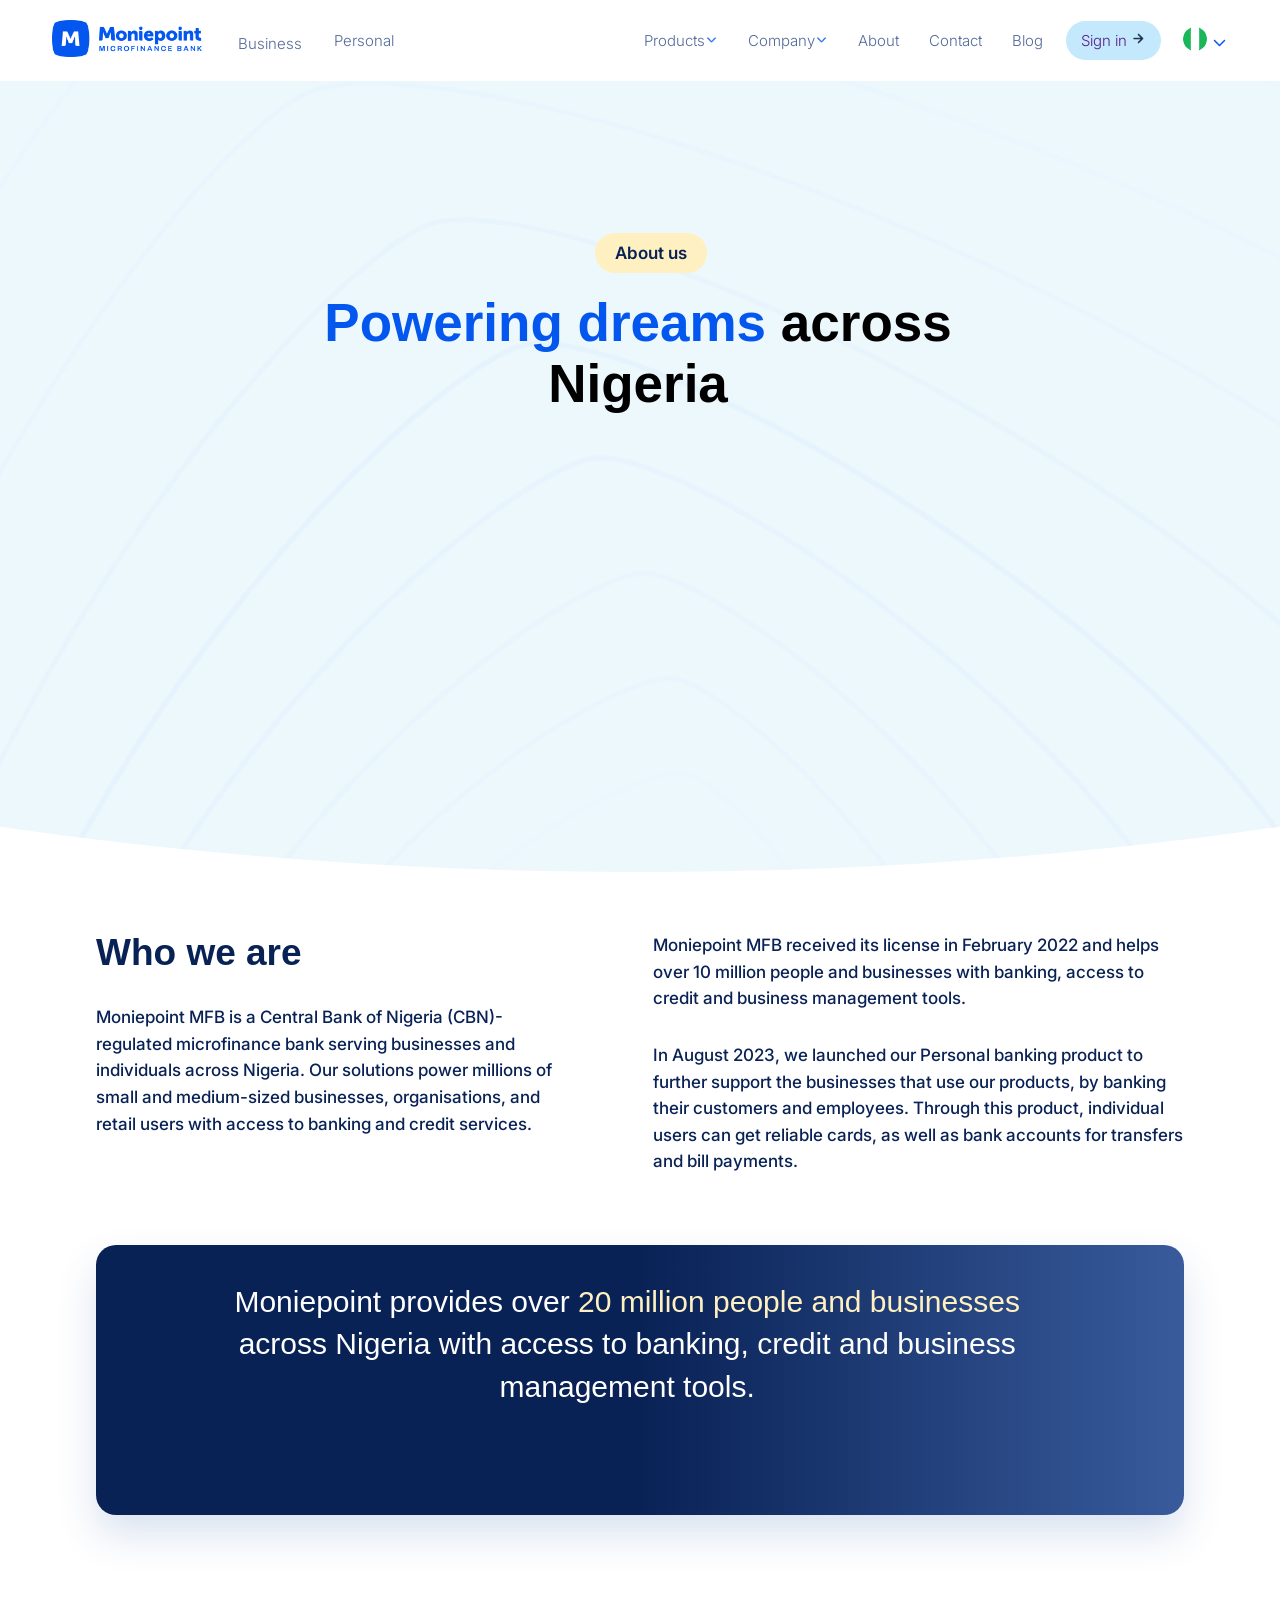
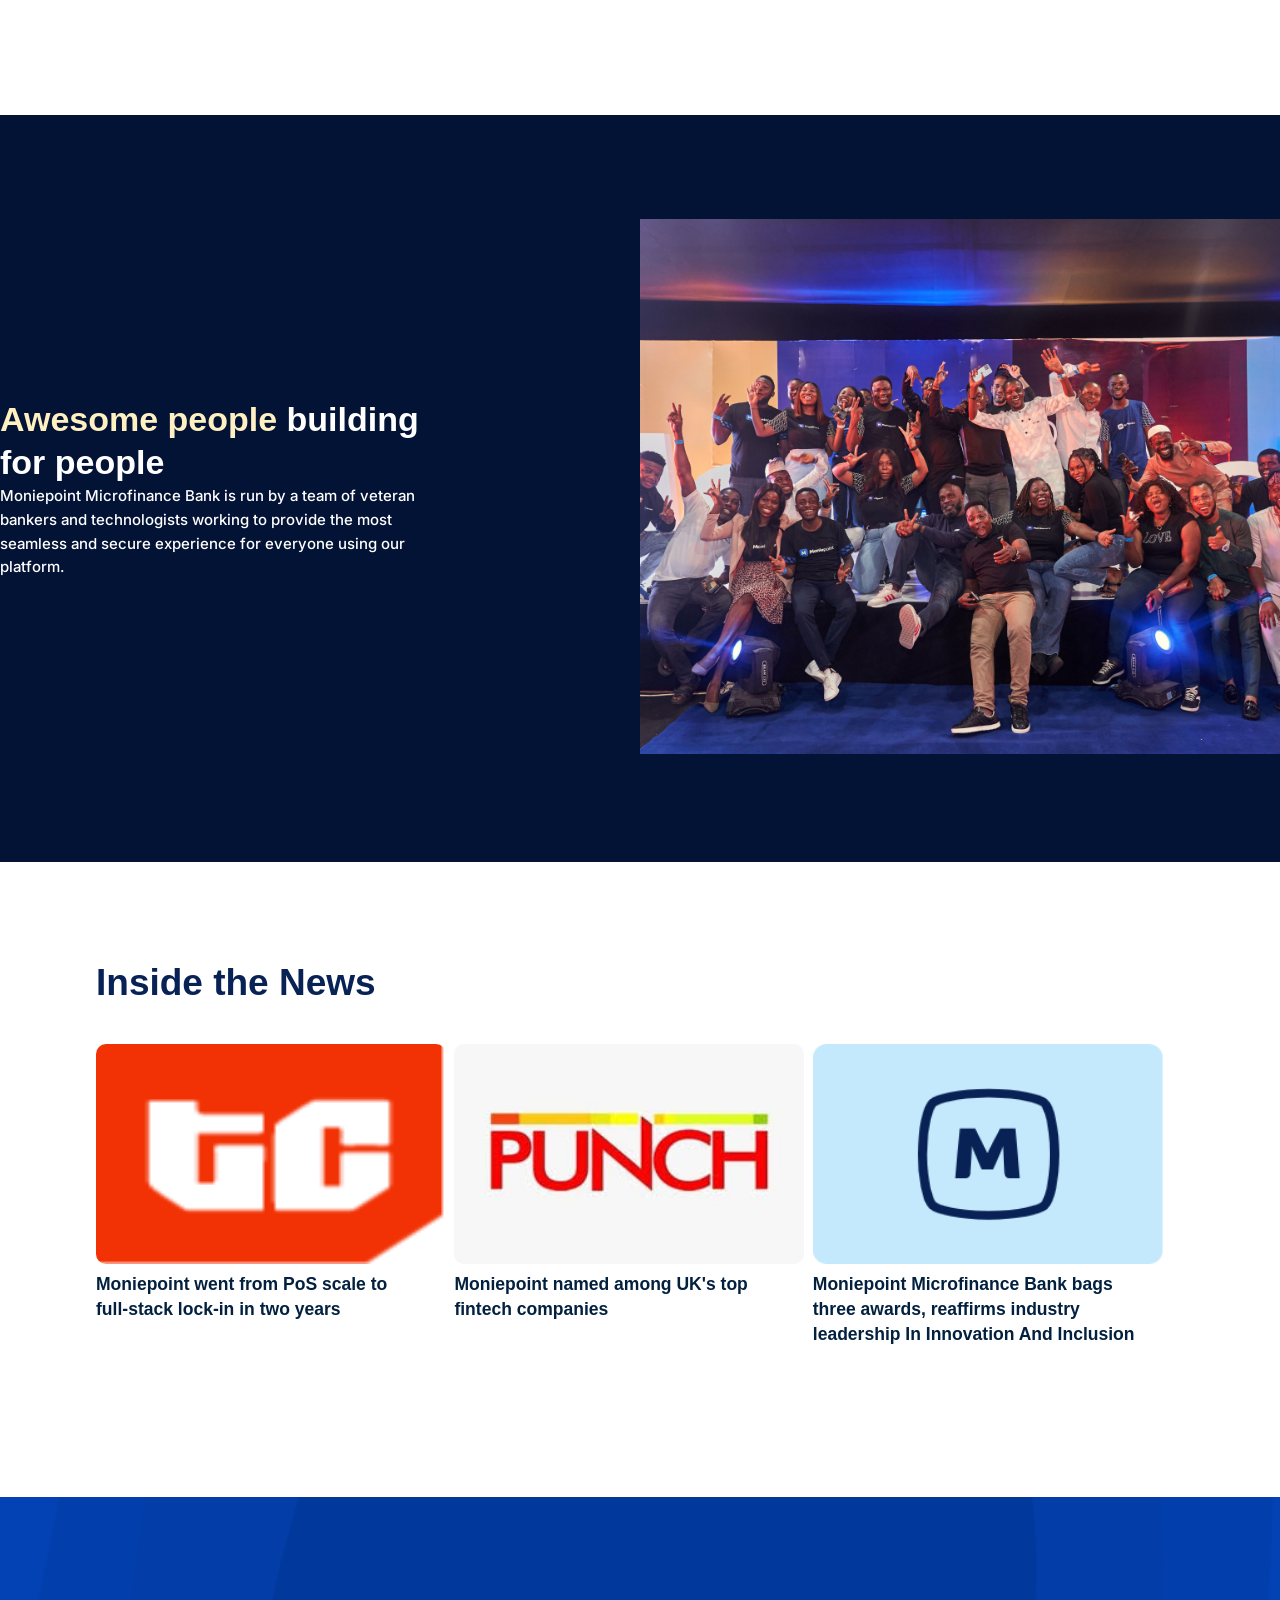
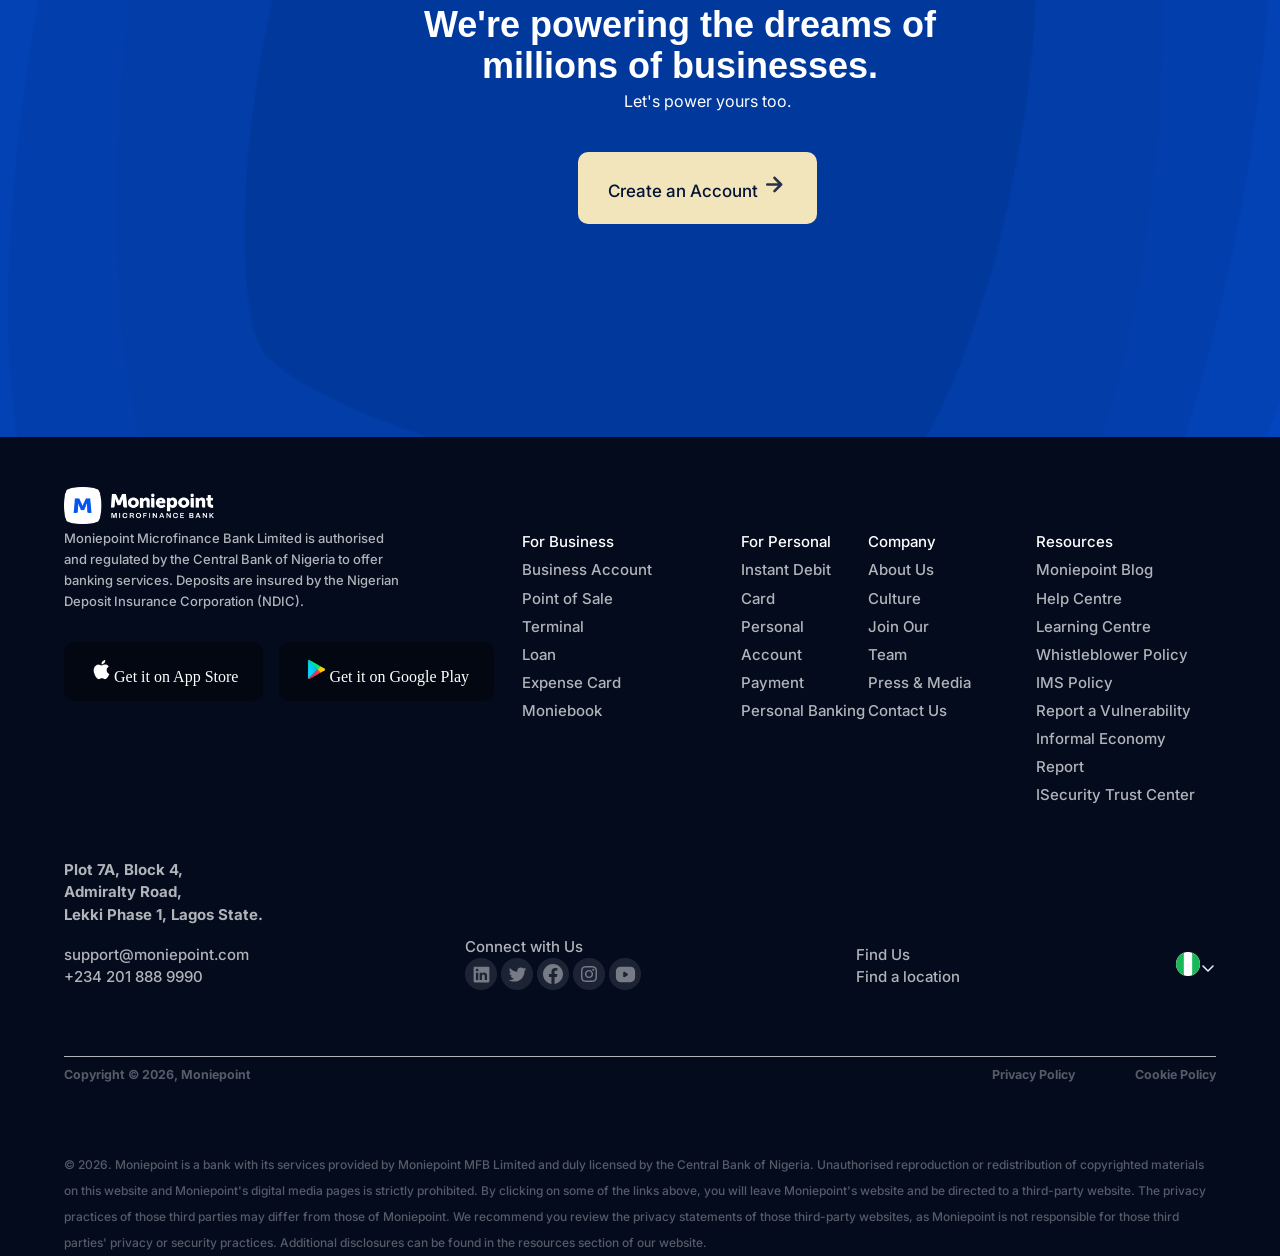
==== commit e35d0b41: "corrections of some noticable error" ====
--- a/otherhtml files/aboutpage.html
+++ b/otherhtml files/aboutpage.html
@@ -29,8 +29,8 @@
 
                     <a href="../index.html"><img src="../images/monie-blue.png" alt=""></a>
 
-                    <li class="busy">Business</li>
-                    <li class="per">Personal</li>
+                    <a href="../index.html"><li class="busy">Business</li></a>
+                    <a href="../otherhtml files/personal.html"><li class="per">Personal</li></a>
 
                 </div>
 
@@ -142,7 +142,8 @@
 
             <div class="shadow">
                 <h1>Moniepoint provides over <span>20 million people and businesses</span> across Nigeria with access to
-                    banking, credit and business management tools.</h1>
+                    banking, credit and business management tools.
+                </h1>
             </div>
 
             <div class="imagetext">
--- a/othercss files/aboutpage.css
+++ b/othercss files/aboutpage.css
@@ -282,9 +282,10 @@
 }
 .imageee-img{
     /* border: 2px solid yellow; */
-    width: 40em;
+    width:40em;
     
 }
+
 .insidenews{
     width:85%;
     margin: auto;
@@ -727,7 +728,7 @@
     }
 }
 
-@media(max-width:4201px){
+@media(max-width:401px){
     .imageee-img{
     width: 20em;
     }
